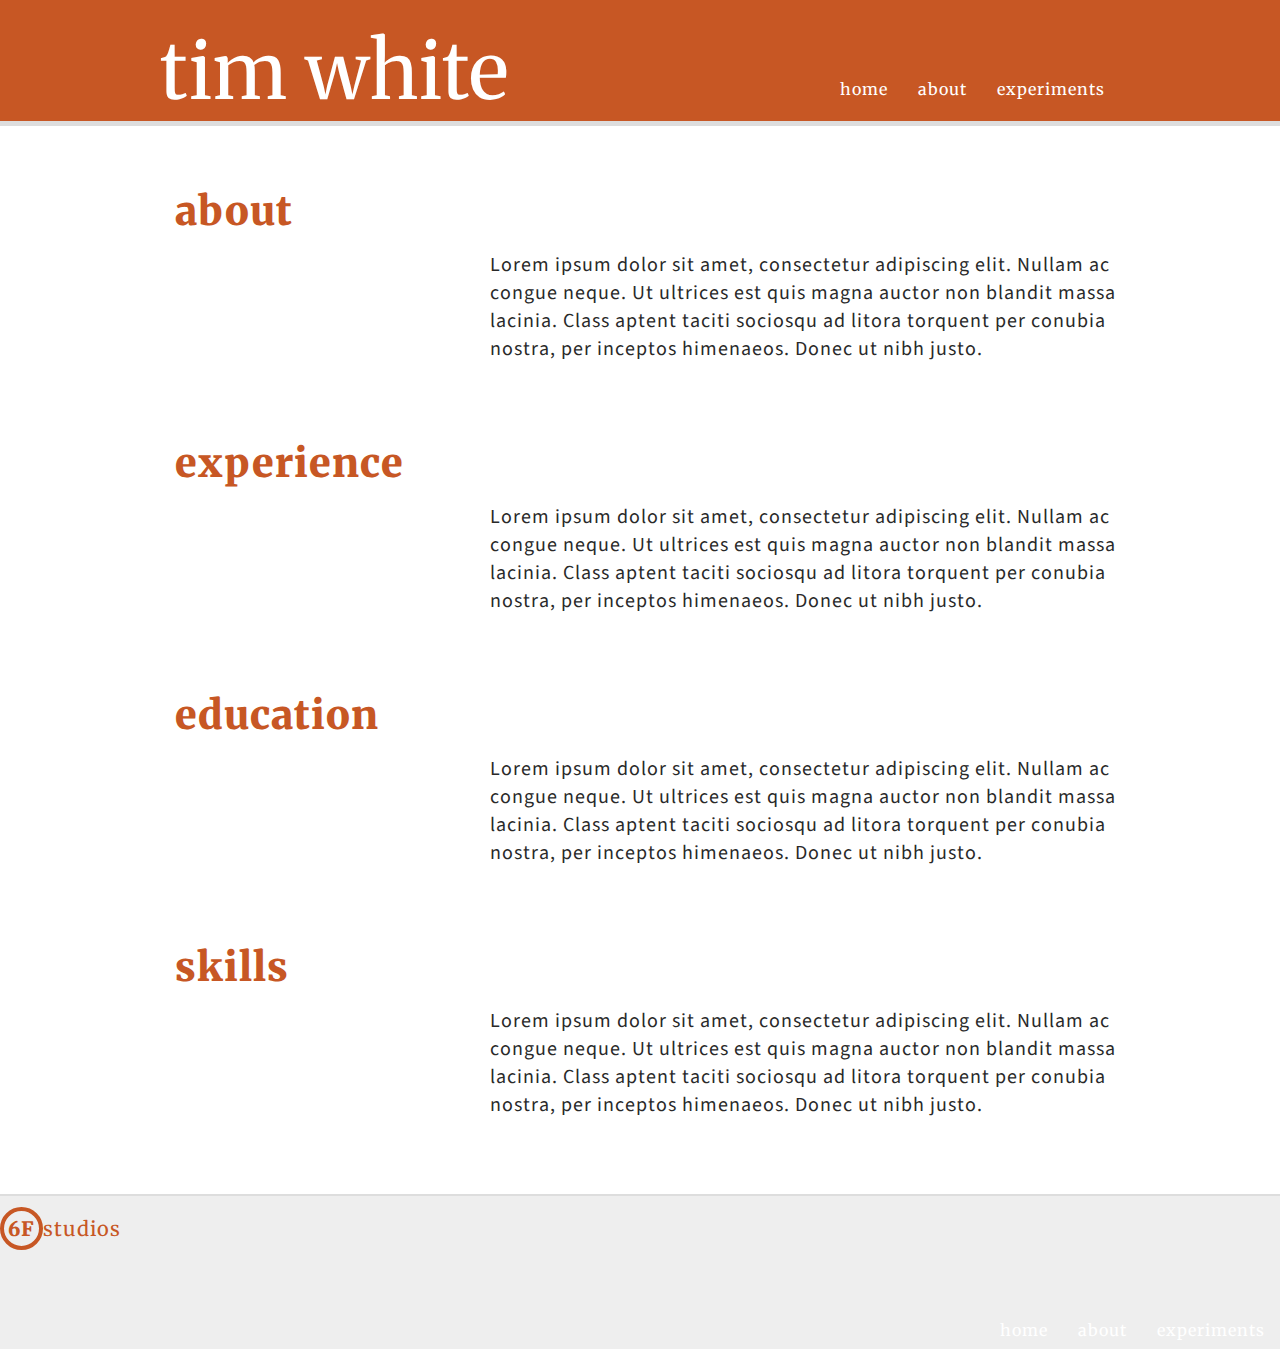
==== about.html @ 7b06df9a "tooltips and homepage" ====
<!doctype html>
<html>
<head>
	<link rel="stylesheet" type="text/css" href="style.css">
	<link href='http://fonts.googleapis.com/css?family=Source+Sans+Pro:400|Merriweather:400,700' rel='stylesheet' type='text/css'>
</head>
<body>
	<nav class="primary-nav clearfix">
		<div class="nav-wrapper clearfix">
			<h1 class="title-headline"><a href="index.html">tim white</a></h1>
			<ul class="nav-links pull-right">
				<li><a href="index.html">home</a></li>
				<li><a class="active" href="about.html">about</a></li>
				<li><a href="experiments.html">experiments</a></li>
			</ul>
		</div>
	</nav>
	<div class="grid-layout">
		<div class="col-1-2-3 clearfix">
			<div class="col-1">
				<h1>about</h1>
			</div>
			<div class="col-2-3">
				<p>Lorem ipsum dolor sit amet, consectetur adipiscing elit. Nullam ac congue neque. Ut ultrices est quis magna auctor non blandit massa lacinia. Class aptent taciti sociosqu ad litora torquent per conubia nostra, per inceptos himenaeos. Donec ut nibh justo.</p>
			</div>
		</div>
		<div class="col-1-2-3 clearfix">
			<div class="col-1">
				<h1>experience</h1>
			</div>
			<div class="col-2-3">
				<p>Lorem ipsum dolor sit amet, consectetur adipiscing elit. Nullam ac congue neque. Ut ultrices est quis magna auctor non blandit massa lacinia. Class aptent taciti sociosqu ad litora torquent per conubia nostra, per inceptos himenaeos. Donec ut nibh justo.</p>
			</div>
		</div>
		<div class="col-1-2-3 clearfix">
			<div class="col-1">
				<h1>education</h1>
			</div>
			<div class="col-2-3">
				<p>Lorem ipsum dolor sit amet, consectetur adipiscing elit. Nullam ac congue neque. Ut ultrices est quis magna auctor non blandit massa lacinia. Class aptent taciti sociosqu ad litora torquent per conubia nostra, per inceptos himenaeos. Donec ut nibh justo.</p>
			</div>
		</div>
		<div class="col-1-2-3 clearfix">
			<div class="col-1">
				<h1>skills</h1>
			</div>
			<div class="col-2-3">
				<p>Lorem ipsum dolor sit amet, consectetur adipiscing elit. Nullam ac congue neque. Ut ultrices est quis magna auctor non blandit massa lacinia. Class aptent taciti sociosqu ad litora torquent per conubia nostra, per inceptos himenaeos. Donec ut nibh justo.</p>
			</div>
		</div>
	</div>
	<footer class="primary-footer clearfix">
		<div class="studios-logo">
			<a href="http://www.6fstudios.com"><span class="six-f">6F</span>studios</a>
		</div>
		<ul class="nav-links pull-right">
			<li><a href="">home</a></li>
			<li><a href="">about</a></li>
			<li><a href="">experiments</a></li>
		</ul>
	</footer>
	<script>
  (function(i,s,o,g,r,a,m){i['GoogleAnalyticsObject']=r;i[r]=i[r]||function(){
  (i[r].q=i[r].q||[]).push(arguments)},i[r].l=1*new Date();a=s.createElement(o),
  m=s.getElementsByTagName(o)[0];a.async=1;a.src=g;m.parentNode.insertBefore(a,m)
  })(window,document,'script','//www.google-analytics.com/analytics.js','ga');

  ga('create', 'UA-11843667-11', 'github.io');
  ga('send', 'pageview');

</script>
</body>
</html>
---- style.css ----
/****************
***** RESET *****
****************/
body {
	font-family: 'Source Sans Pro', sans-serif;
	font-weight: 400;
	font-size:20px;
	color: #292929;
	letter-spacing: 1px;
	margin: 0;
}
h1 {
	font-family: 'Merriweather', serif;
	font-size: 40px;
	font-weight: 900;
	color: #C75724;
	padding: 0;
	margin: 0;
}
h2 {
	margin: 10px 0;
	padding: 0;
	font-size: 22px;
	font-family: 'Merriweather', serif;
	font-weight: 700;
}
h4 {
	margin: 0;
	font-size: 20px;
	font-family: 'Source Sans Pro', sans-serif;
	font-weight: bold;
}
p {
	padding: 0;
	margin: 15px 0;
}
a {
	color: #C75724;
	border-radius: 3px;
	text-decoration: none;
}
a:hover {
	background-color: #eee;
}
hr {
	border-top: none;
	border-right: none;
	border-left: none;
	border-bottom: 1px solid #ddd;
	margin: 20px 0;
}
code {
	border: 1px solid #ddd;
	background-color: #eee;
	padding: 2px;
	border-radius: 2px;
	font-size: smaller;
}

/****************
***** NAV *****
****************/
.primary-nav {
	width: 100%;
	background-color: #C75724;
	border-bottom: 5px solid #ddd
}
.nav-wrapper {
	max-width: 960px;
	margin: 0 auto;
	padding: 20px 0 0 0;
}
.nav-links {
	padding: 50px 0 0 0;
	margin: 0;
	vertical-align: bottom;
}
.nav-links li {
	float: left;
	list-style: none;
	vertical-align: bottom;
	padding: 0;
	margin: 5px;
}
.nav-links a {
	color: #fff;
	background: none;
	font-size: 16px;
	font-family: 'Merriweather', serif;
	padding: 5px 10px;
}
.nav-links a:hover {
	background-color: #292929;
}

/****************
***** GRID *****
****************/
.grid-layout {
	width: 100%;
	max-width: 960px;
	margin: 0 auto;
}
.col-1,.col-2,.col-3 {
	width: 30%;
	max-width: 290px;
	min-width: 200px;
	float: left;
	margin: 0 15px;
}
.col-1-2,.col-2-3 {
	width: 60%;
	max-width: 630px;
	width: 100%;
}
.col-1-2 {
	margin: 0 15px;
	float: left;
}
.col-2-3 {
	margin-left: 15px;
	float: right;
}
.col-1-2-3 {
	width: 100%;
	max-width: 960px;
	margin: 60px 0;
}
.home-intro .col-2-3 {
	padding: 30px 15px;
}
.home-intro .grid-layout {
	padding: 40px 0;
}

/****************
***** STYLES *****
****************/
.post-meta {
	border-top: 1px solid #ddd;
	border-bottom: 1px solid #ddd;
	padding: 5px 0;
	font-size: smaller;
}
.experiment {
	margin-bottom: 40px;
	padding-bottom: 30px;
	border-bottom: 2px solid #ddd;
}
.home-intro {
	background-color: #EBEEF2;
	font-size: 22px;
	/*border-bottom: 5px solid #ddd;*/
}
.title-headline, .title-headline a, .title-headline a:hover {
	font-size: 80px;
	font-weight: 400;
	display: block;
	color: #fff;
	float: left;
	background: none;
}
.profile-photo {
	background-image: url("tim.JPG");
	border-radius: 200px;
	border: 5px solid #ddd;
	width: 240px;
	height: 240px;
	margin-top: 10px;
}
.six-f {
	border: 4px solid #C75724;
	border-radius: 100px;
	color: #C75724;
	padding: 5px 4px;
	font-size: 20px;
	font-weight: 900;
}
.studios-logo {
	font-family: 'Merriweather', serif;
	color: #C75724;
	margin: 20px 0;
}
.studios-logo a {
	color: #C75724;
	font-weight: normal;
	font-size: 20px;
}
.studios-logo a:hover {
	background: none;
}

/****************
***** LINKS & BUTTONS *****
****************/
.read-more {
	text-transform: uppercase;
	font-size: 20px;
	color: #c75724;
	background-color: #ddd;
	padding: 0 3px;
	border: 1px solid #ccc;
}
.read-more:after {
	content: '\00a0\2192'
}
.read-more:hover {
	color: #eee;
	background-color: #292929;
	border: none;
}
button, .button {
	font-size: 20px;
	background: #c75724;
	background-image: linear-gradient(to bottom, #c75724 0%,#BF4E1B 100%);
	color: #fff;
	text-shadow: 1px 0px 1px #444;
	letter-spacing: normal;
	padding: 10px 20px;
	border: 1px solid;
	border-radius: 4px;
	border-color: #DE612C #DE612C #BF3900 #DE612C;
	text-transform: uppercase;
}
button:hover, .button:hover {
	background-image: none;
	cursor: pointer;
	border-color: #BF3900;
}
button:active, .button:active {
	box-shadow: inset 0px 3px 5px #BF3900;
	text-shadow: none;
}
.button-secondary {
	background: #292929;
	background-image: linear-gradient(to bottom, #383838 0%,#292929 100%);
	border-color: #383838 #383838 #000 #383838;
}
.button-secondary:hover {
	background-image: none;
	background: #292929;
	cursor: pointer;
	border-color: #000;
}
.button-secondary:active {
	box-shadow: inset 0px 3px 5px #000;
	text-shadow: none;
}

/****************
***** ALERTS *****
****************/
.alert {
	padding: 20px 30px;
	margin: 15px 0;
	width: 100%;
	background-color: #D6D9FF;
	color: #093161;
	border-radius: 5px;
	border: 1px solid #ddd;
	font-size: 16px;
	text-shadow: 1px 1px 1px #eee;
}
.alert-small {
	padding: 10px 30px;
	margin: 15px 0;
	font-size: 16px;
}
.alert-success {
	background-color: #C7FFCC;
	color: #00661A;
	border: 1px solid #94EB95;
}
.alert-warning {
	background-color: #FFEEBF;
	color: #FF7300;
	border: 1px solid #FFC573;
}
.alert-error {
	background-color: #FFCCCC;
	color: #FF0400;
	border: 1px solid #FF9E9E;
}
.alert-icon {
	float: left;
	background-color: green;
	height: 100%;
	width: 20px;
}
.alert-small .alert-icon {
	margin: -50px 0 0 -30px;
}
.close {
	float: right;
	font-size: 20px;
	font-weight: bold;
	line-height: 20px;
	color: #000000;
	text-shadow: 0 1px 0 #ffffff;
	opacity: 0.2;
}
button.close {
	padding: 0;
	cursor: pointer;
	background: transparent;
	border: 0;
	-webkit-appearance: none;
}
.alert .close {
	position: relative;
	top: -2px;
	right: -21px;
	line-height: 20px;
}

/****************
***** TOOLTIPS *****
****************/
.tooltip {
	position: relative;
}
.tooltip span {
  	display:none;
  	position:absolute;
  	width: auto;
	z-index: 1;
	left: 0;
	top: -35px;
	padding: 5px 10px;
	margin: 0;
	font-size: 13px;
	border-radius: 3px;
	box-shadow:2px 2px 10px gray;
	background-color: #292929;
	color: #fff;
	max-width: 300px;
	text-transform: lowercase;
	white-space: nowrap;
}
.tooltip span:after {
	position: absolute;
	bottom: -6px;
	left: 20px;
    content: '';
    border-top: solid 9px #292929;
    border-left: solid 10px transparent;
    border-right: solid 10px transparent;

}
.tooltip:hover span{
	display: block;
	padding: 5px 10px;
}

/****************
***** FOOTER *****
****************/
.primary-footer {
	background-color: #eee;
	border-top: 2px solid #ddd;
}

/****************
***** HELPER *****
****************/
.hidden {
	display: none;
}
.pull-left {
	float: left;
}
.pull-right {
	float: right;
}
.inverse {
	color: #fff;
}
.clearfix:before,
.clearfix:after {
  content: "";
  display: table;
}
.clearfix:after {
  clear: both;
}
.clearfix {
  *zoom: 1;
}

/* COLORS **********************

dark: #2B2D36;
orangeish: #C75724;
blue: #179EFF;
bk-blue: #093161;
green: #6AF01D;

*/
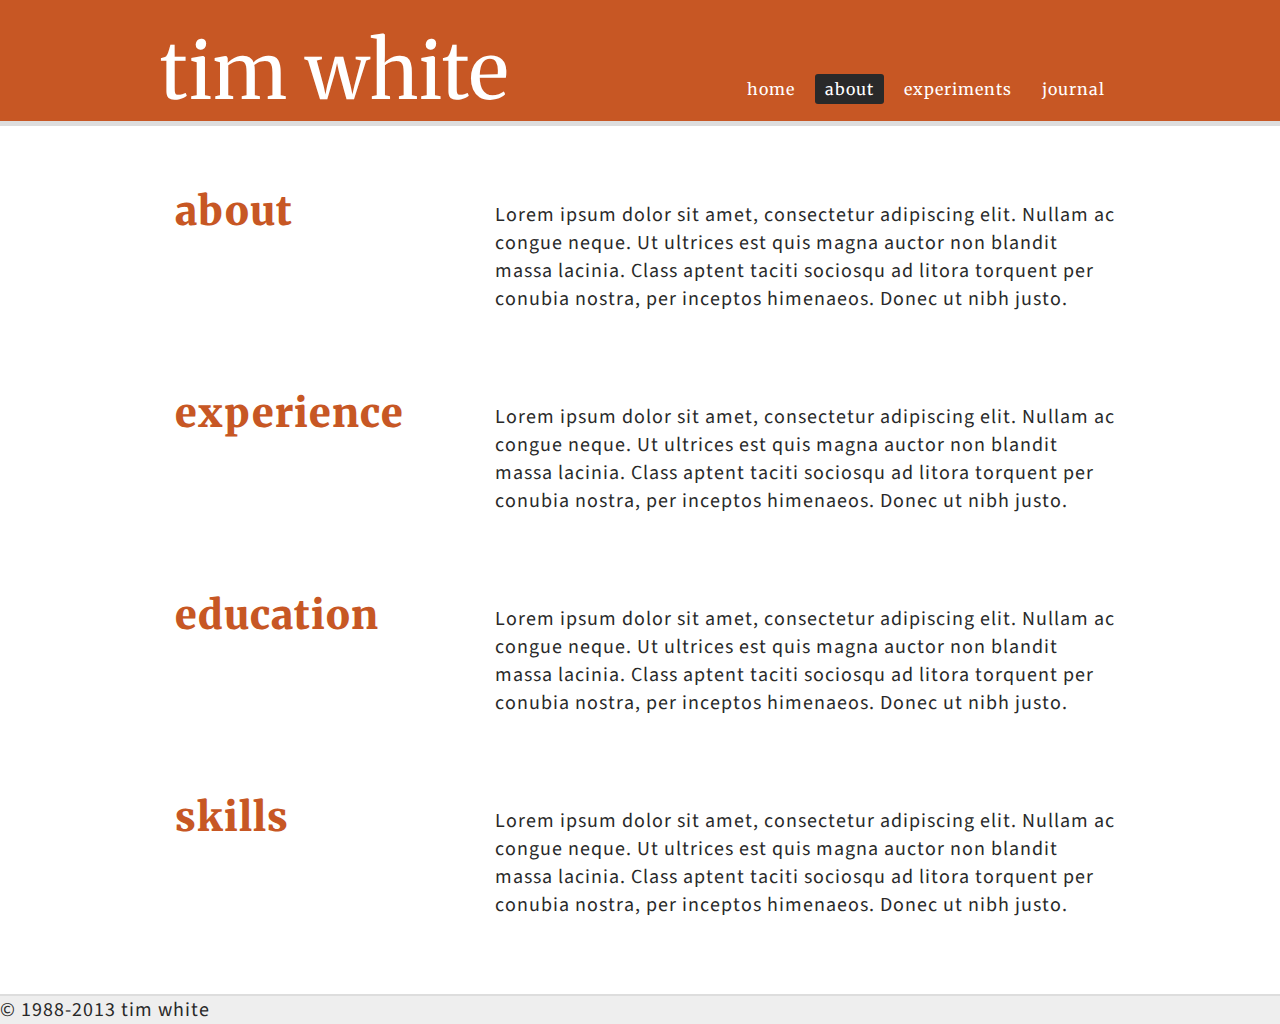
==== commit acfd960c: "tooltips and homepage" ====
--- a/about.html
+++ b/about.html
@@ -1,7 +1,7 @@
 <!doctype html>
 <html>
 <head>
-	<link rel="stylesheet" type="text/css" href="style.css">
+	<link rel="stylesheet" type="text/css" href="stylesheets/style.css">
 	<link href='http://fonts.googleapis.com/css?family=Source+Sans+Pro:400|Merriweather:400,700' rel='stylesheet' type='text/css'>
 </head>
 <body>
@@ -12,6 +12,7 @@
 				<li><a href="index.html">home</a></li>
 				<li><a class="active" href="about.html">about</a></li>
 				<li><a href="experiments.html">experiments</a></li>
+				<li><a href="journal.html">journal</a></li>
 			</ul>
 		</div>
 	</nav>
@@ -50,14 +51,7 @@
 		</div>
 	</div>
 	<footer class="primary-footer clearfix">
-		<div class="studios-logo">
-			<a href="http://www.6fstudios.com"><span class="six-f">6F</span>studios</a>
-		</div>
-		<ul class="nav-links pull-right">
-			<li><a href="">home</a></li>
-			<li><a href="">about</a></li>
-			<li><a href="">experiments</a></li>
-		</ul>
+		&copy; 1988-2013 tim white
 	</footer>
 	<script>
   (function(i,s,o,g,r,a,m){i['GoogleAnalyticsObject']=r;i[r]=i[r]||function(){
--- a/stylesheets/style.css
+++ b/stylesheets/style.css
@@ -0,0 +1,429 @@
+/****************
+***** RESET *****
+****************/
+body {
+	font-family: 'Source Sans Pro', sans-serif;
+	font-weight: 400;
+	font-size:20px;
+	color: #292929;
+	letter-spacing: 1px;
+	margin: 0;
+}
+h1 {
+	font-family: 'Merriweather', serif;
+	font-size: 40px;
+	font-weight: 900;
+	color: #C75724;
+	padding: 0;
+	margin: 0;
+}
+h2 {
+	margin: 10px 0;
+	padding: 0;
+	font-size: 22px;
+	font-family: 'Merriweather', serif;
+	font-weight: 700;
+}
+h4 {
+	margin: 0;
+	font-size: 20px;
+	font-family: 'Source Sans Pro', sans-serif;
+	font-weight: bold;
+}
+p {
+	padding: 0;
+	margin: 15px 0;
+}
+a {
+	color: #C75724;
+	border-radius: 3px;
+	text-decoration: none;
+}
+a:hover {
+	background-color: #eee;
+}
+hr {
+	border-top: none;
+	border-right: none;
+	border-left: none;
+	border-bottom: 1px solid #ddd;
+	margin: 20px 0;
+}
+code {
+	border: 1px solid #ddd;
+	background-color: #eee;
+	padding: 2px;
+	border-radius: 2px;
+	font-size: smaller;
+}
+
+/****************
+***** NAV *****
+****************/
+.primary-nav {
+	width: 100%;
+	background-color: #C75724;
+	border-bottom: 5px solid #ddd
+}
+.nav-wrapper {
+	max-width: 960px;
+	margin: 0 auto;
+	padding: 20px 0 0 0;
+}
+.nav-links {
+	padding: 50px 0 0 0;
+	margin: 0;
+	vertical-align: bottom;
+}
+.nav-links li {
+	float: left;
+	list-style: none;
+	vertical-align: bottom;
+	padding: 0;
+	margin: 5px;
+}
+.nav-links a {
+	color: #fff;
+	background: none;
+	font-size: 16px;
+	font-family: 'Merriweather', serif;
+	padding: 5px 10px;
+}
+.nav-links a:hover,
+.nav-links a.active {
+	background-color: #292929;
+}
+
+/****************
+***** GRID *****
+****************/
+.grid-layout {
+	width: 100%;
+	max-width: 960px;
+	width: 100%;
+	margin: 0 auto;
+}
+.col-1,.col-2,.col-3 {
+	width: 30%;
+	max-width: 290px;
+	width: 30.208333333%;
+	min-width: 200px;
+	float: left;
+	margin: 0 1.5625%;
+}
+.col-1-2,.col-2-3 {
+	max-width: 625px;
+	width: 65.104166666%;
+}
+.col-1-2 {
+	margin-right: 1.5625%;
+	float: left;
+}
+.col-2-3 {
+	margin-left: 1.5625%;
+	float: left;
+}
+.col-1-2-3 {
+	width: 100%;
+	max-width: 960px;
+	width: 100%;
+	margin: 60px 0;
+}
+.home-intro .col-2-3 {
+	padding: 30px 1.5625%;
+}
+.home-intro .grid-layout {
+	padding: 40px 0;
+}
+
+/****************
+***** STYLES *****
+****************/
+.post-meta {
+	border-top: 1px solid #ddd;
+	border-bottom: 1px solid #ddd;
+	padding: 5px 0;
+	font-size: smaller;
+}
+.experiment {
+	margin-bottom: 40px;
+	padding-bottom: 30px;
+	border-bottom: 2px solid #ddd;
+}
+.home-intro {
+	background-color: #EBEEF2;
+	font-size: 22px;
+	/*border-bottom: 5px solid #ddd;*/
+}
+.title-headline, .title-headline a, .title-headline a:hover {
+	font-size: 80px;
+	font-weight: 400;
+	display: block;
+	color: #fff;
+	float: left;
+	background: none;
+}
+.title-headline a:hover {
+	background: none;
+}
+.profile-photo {
+	background-image: url("../tim.JPG");
+	border-radius: 200px;
+	border: 5px solid #ddd;
+	width: 240px;
+	height: 240px;
+	margin-top: 10px;
+}
+.six-f {
+	border: 4px solid #C75724;
+	border-radius: 100px;
+	color: #C75724;
+	padding: 5px 4px;
+	font-size: 20px;
+	font-weight: 900;
+}
+.studios-logo {
+	font-family: 'Merriweather', serif;
+	color: #C75724;
+	margin: 20px 0;
+}
+.studios-logo a {
+	color: #C75724;
+	font-weight: normal;
+	font-size: 20px;
+}
+.studios-logo a:hover {
+	background: none;
+}
+
+/****************
+***** LINKS & BUTTONS *****
+****************/
+.read-more {
+	text-transform: uppercase;
+	font-size: 20px;
+	color: #c75724;
+	background-color: #ddd;
+	padding: 0 3px;
+	border: 1px solid #ccc;
+}
+.read-more:after {
+	content: '\00a0\2192'
+}
+.read-more:hover {
+	color: #eee;
+	background-color: #292929;
+	border: none;
+}
+button, .button {
+	font-size: 20px;
+	background: #c75724;
+	background-image: linear-gradient(to bottom, #c75724 0%,#BF4E1B 100%);
+	color: #fff;
+	text-shadow: 1px 0px 1px #444;
+	letter-spacing: normal;
+	padding: 10px 20px;
+	border: 1px solid;
+	border-radius: 4px;
+	border-color: #DE612C #DE612C #BF3900 #DE612C;
+	text-transform: uppercase;
+}
+button:hover, .button:hover {
+	background-image: none;
+	cursor: pointer;
+	border-color: #BF3900;
+}
+button:active, .button:active {
+	box-shadow: inset 0px 3px 5px #BF3900;
+	text-shadow: none;
+}
+.button-secondary {
+	background: #292929;
+	background-image: linear-gradient(to bottom, #383838 0%,#292929 100%);
+	border-color: #383838 #383838 #000 #383838;
+}
+.button-secondary:hover {
+	background-image: none;
+	background: #292929;
+	cursor: pointer;
+	border-color: #000;
+}
+.button-secondary:active {
+	box-shadow: inset 0px 3px 5px #000;
+	text-shadow: none;
+}
+
+/****************
+***** ALERTS *****
+****************/
+.alert {
+	padding: 20px 30px;
+	margin: 15px 0;
+	width: 100%;
+	background-color: #D6D9FF;
+	color: #093161;
+	border-radius: 5px;
+	border: 1px solid #ddd;
+	font-size: 16px;
+	text-shadow: 1px 1px 1px #eee;
+}
+.alert-small {
+	padding: 10px 30px;
+	margin: 15px 0;
+	font-size: 16px;
+}
+.alert-success {
+	background-color: #C7FFCC;
+	color: #00661A;
+	border: 1px solid #94EB95;
+}
+.alert-warning {
+	background-color: #FFEEBF;
+	color: #FF7300;
+	border: 1px solid #FFC573;
+}
+.alert-error {
+	background-color: #FFCCCC;
+	color: #FF0400;
+	border: 1px solid #FF9E9E;
+}
+.alert-icon {
+	float: left;
+	background-color: green;
+	height: 100%;
+	width: 20px;
+}
+.alert-small .alert-icon {
+	margin: -50px 0 0 -30px;
+}
+.close {
+	float: right;
+	font-size: 20px;
+	font-weight: bold;
+	line-height: 20px;
+	color: #000000;
+	text-shadow: 0 1px 0 #ffffff;
+	opacity: 0.2;
+}
+button.close {
+	padding: 0;
+	cursor: pointer;
+	background: transparent;
+	border: 0;
+	-webkit-appearance: none;
+}
+.alert .close {
+	position: relative;
+	top: -2px;
+	right: -21px;
+	line-height: 20px;
+}
+
+/****************
+***** TOOLTIPS *****
+****************/
+.tooltip {
+	position: relative;
+}
+.tooltip span {
+  	display:none;
+  	position:absolute;
+  	width: auto;
+	z-index: 1;
+	left: 0;
+	top: -35px;
+	padding: 5px 10px;
+	margin: 0;
+	font-size: 13px;
+	border-radius: 3px;
+	box-shadow:2px 2px 10px gray;
+	background-color: #292929;
+	color: #fff;
+	text-transform: lowercase;
+	white-space: nowrap;
+}
+.tooltip span:after {
+	position: absolute;
+	bottom: -6px;
+	left: 20px;
+    content: '';
+    border-top: solid 9px #292929;
+    border-left: solid 10px transparent;
+    border-right: solid 10px transparent;
+
+}
+.tooltip:hover span{
+	display: block;
+	padding: 5px 10px;
+}
+
+/****************
+***** JOURNAL ARTICLES *****
+****************/
+article {
+	border-right: 2px solid #ddd;
+	margin: 60px 0 0 0;
+	padding: 0 15px 15px 0;
+	position: relative;
+}
+article p:first-of-type {
+	text-indent: 0;
+	font-style: italic;
+}
+article p {
+	text-indent: 1em;
+}
+article date {
+	display: inline-block;
+	padding: 10px;
+	background-color: #ddd;
+	color: #fff;
+	border-radius: 0 5px 5px 0;
+	position: absolute;
+	top: 0;
+	right: -91px;
+}
+
+/****************
+***** FOOTER *****
+****************/
+.primary-footer {
+	background-color: #eee;
+	border-top: 2px solid #ddd;
+}
+
+/****************
+***** HELPER *****
+****************/
+.hidden {
+	display: none;
+}
+.pull-left {
+	float: left;
+}
+.pull-right {
+	float: right;
+}
+.inverse {
+	color: #fff;
+}
+.clearfix:before,
+.clearfix:after {
+  content: "";
+  display: table;
+}
+.clearfix:after {
+  clear: both;
+}
+.clearfix {
+  *zoom: 1;
+}
+/* COLORS **********************
+
+dark: #2B2D36;
+orangeish: #C75724;
+blue: #179EFF;
+bk-blue: #093161;
+green: #6AF01D;
+
+*/
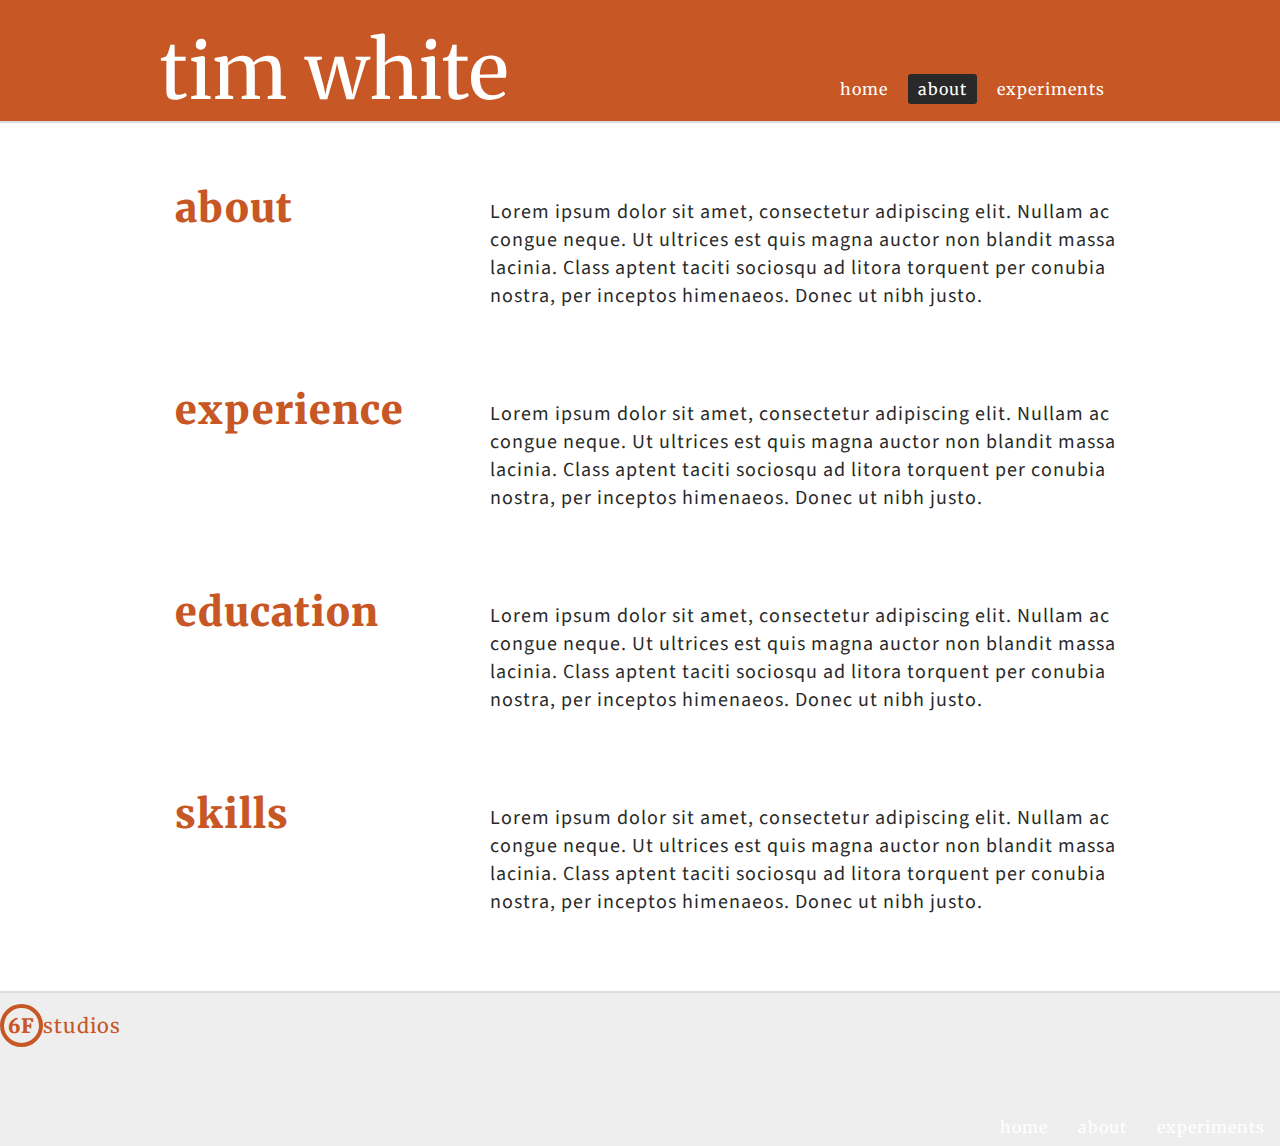
==== commit 316b8f1e: "added active class for primary nav links" ====
--- a/about.html
+++ b/about.html
@@ -1,21 +1,23 @@
 <!doctype html>
 <html>
 <head>
-	<link rel="stylesheet" type="text/css" href="stylesheets/style.css">
+	<link rel="stylesheet" type="text/css" href="style.css">
 	<link href='http://fonts.googleapis.com/css?family=Source+Sans+Pro:400|Merriweather:400,700' rel='stylesheet' type='text/css'>
 </head>
 <body>
 	<nav class="primary-nav clearfix">
 		<div class="nav-wrapper clearfix">
-			<h1 class="title-headline"><a href="index.html">tim white</a></h1>
+			<h1 class="title-headline">tim white</h1>
 			<ul class="nav-links pull-right">
 				<li><a href="index.html">home</a></li>
 				<li><a class="active" href="about.html">about</a></li>
 				<li><a href="experiments.html">experiments</a></li>
-				<li><a href="journal.html">journal</a></li>
 			</ul>
 		</div>
 	</nav>
+	<div class="home-intro">
+		
+	</div>
 	<div class="grid-layout">
 		<div class="col-1-2-3 clearfix">
 			<div class="col-1">
@@ -51,7 +53,14 @@
 		</div>
 	</div>
 	<footer class="primary-footer clearfix">
-		&copy; 1988-2013 tim white
+		<div class="studios-logo">
+			<a href="http://www.6fstudios.com"><span class="six-f">6F</span>studios</a>
+		</div>
+		<ul class="nav-links pull-right">
+			<li><a href="">home</a></li>
+			<li><a href="">about</a></li>
+			<li><a href="">experiments</a></li>
+		</ul>
 	</footer>
 	<script>
   (function(i,s,o,g,r,a,m){i['GoogleAnalyticsObject']=r;i[r]=i[r]||function(){
--- a/style.css
+++ b/style.css
@@ -0,0 +1,375 @@
+/****************
+***** RESET *****
+****************/
+body {
+	font-family: 'Source Sans Pro', sans-serif;
+	font-weight: 400;
+	font-size:20px;
+	color: #292929;
+	letter-spacing: 1px;
+	margin: 0;
+}
+h1 {
+	font-family: 'Merriweather', serif;
+	font-size: 40px;
+	font-weight: 900;
+	color: #C75724;
+	padding: 0;
+	margin: 0;
+}
+h2 {
+	margin: 10px 0;
+	padding: 0;
+	font-size: 22px;
+	font-family: 'Merriweather', serif;
+	font-weight: 700;
+}
+h4 {
+	margin: 0;
+	font-size: 20px;
+	font-family: 'Source Sans Pro', sans-serif;
+	font-weight: bold;
+}
+p {
+	padding: 0;
+	margin: 15px 0;
+}
+a {
+	color: #C75724;
+	border-radius: 3px;
+	text-decoration: none;
+}
+a:hover {
+	background-color: #eee;
+}
+hr {
+	border-top: none;
+	border-right: none;
+	border-left: none;
+	border-bottom: 1px solid #ddd;
+	margin: 20px 0;
+}
+
+/****************
+***** NAV *****
+****************/
+.primary-nav {
+	width: 100%;
+	background-color: #C75724;
+}
+.nav-wrapper {
+	max-width: 960px;
+	margin: 0 auto;
+	padding: 20px 0 0 0;
+}
+.nav-links {
+	padding: 50px 0 0 0;
+	margin: 0;
+	vertical-align: bottom;
+}
+.nav-links li {
+	float: left;
+	list-style: none;
+	vertical-align: bottom;
+	padding: 0;
+	margin: 5px;
+}
+.nav-links a {
+	color: #fff;
+	background: none;
+	font-size: 16px;
+	font-family: 'Merriweather', serif;
+	padding: 5px 10px;
+}
+.nav-links a:hover,
+.nav-links a.active {
+	background-color: #292929;
+}
+
+/****************
+***** GRID *****
+****************/
+.grid-layout {
+	max-width: 960px;
+	margin: 0 auto;
+}
+.col-1,.col-2,.col-3 {
+	max-width: 290px;
+	float: left;
+	margin: 0 15px;
+}
+.col-1-2,.col-2-3 {
+	max-width: 630px;
+	width: 100%;
+}
+.col-1-2 {
+	margin: 0 15px;
+	float: left;
+}
+.col-2-3 {
+	margin-left: 15px;
+	float: right;
+}
+.col-1-2-3 {
+	max-width: 960px;
+	margin: 60px 0;
+}
+.home-intro .col-2-3 {
+	padding: 30px 15px;
+}
+.home-intro .grid-layout {
+	padding: 40px 0;
+}
+
+/****************
+***** STYLES *****
+****************/
+.experiment {
+	margin-bottom: 40px;
+	padding-bottom: 30px;
+	border-bottom: 2px solid #ddd;
+}
+.home-intro {
+	background-color: #EBEEF2;
+	font-size: 22px;
+	border-bottom: 2px solid #ddd;
+}
+.title-headline {
+	font-size: 80px;
+	font-weight: 400;
+	display: block;
+	color: #fff;
+	float: left;
+}
+.profile-photo {
+	background-image: url("tim.JPG");
+	border-radius: 200px;
+	border: 5px solid #ddd;
+	width: 240px;
+	height: 240px;
+	margin-top: 10px;
+}
+.six-f {
+	border: 4px solid #C75724;
+	border-radius: 100px;
+	color: #C75724;
+	padding: 5px 4px;
+	font-size: 20px;
+	font-weight: 900;
+}
+.studios-logo {
+	font-family: 'Merriweather', serif;
+	color: #C75724;
+	margin: 20px 0;
+}
+.studios-logo a {
+	color: #C75724;
+	font-weight: normal;
+	font-size: 20px;
+}
+.studios-logo a:hover {
+	background: none;
+}
+
+/****************
+***** LINKS & BUTTONS *****
+****************/
+.read-more {
+	text-transform: uppercase;
+	font-size: 20px;
+	color: #c75724;
+	background-color: #ddd;
+	padding: 0 3px;
+	border: 1px solid #ccc;
+}
+.read-more:after {
+	content: '\00a0\2192'
+}
+.read-more:hover {
+	color: #eee;
+	background-color: #292929;
+	border: none;
+}
+button, .button {
+	font-size: 20px;
+	background: #c75724;
+	background-image: linear-gradient(to bottom, #c75724 0%,#BF4E1B 100%);
+	color: #fff;
+	text-shadow: 1px 0px 1px #444;
+	letter-spacing: normal;
+	padding: 10px 20px;
+	border: 1px solid;
+	border-radius: 4px;
+	border-color: #DE612C #DE612C #BF3900 #DE612C;
+	text-transform: uppercase;
+}
+button:hover, .button:hover {
+	background-image: none;
+	cursor: pointer;
+	border-color: #BF3900;
+}
+button:active, .button:active {
+	box-shadow: inset 0px 3px 5px #BF3900;
+	text-shadow: none;
+}
+.button-secondary {
+	background: #292929;
+	background-image: linear-gradient(to bottom, #383838 0%,#292929 100%);
+	border-color: #383838 #383838 #000 #383838;
+}
+.button-secondary:hover {
+	background-image: none;
+	background: #292929;
+	cursor: pointer;
+	border-color: #000;
+}
+.button-secondary:active {
+	box-shadow: inset 0px 3px 5px #000;
+	text-shadow: none;
+}
+
+/****************
+***** ALERTS *****
+****************/
+.alert {
+	padding: 20px 30px;
+	margin: 15px 0;
+	width: 100%;
+	background-color: #D6D9FF;
+	color: #093161;
+	border-radius: 5px;
+	border: 1px solid #ddd;
+	font-size: 16px;
+	text-shadow: 1px 1px 1px #eee;
+}
+.alert-small {
+	padding: 10px 30px;
+	margin: 15px 0;
+	font-size: 16px;
+}
+.alert-success {
+	background-color: #C7FFCC;
+	color: #00661A;
+	border: 1px solid #94EB95;
+}
+.alert-warning {
+	background-color: #FFEEBF;
+	color: #FF7300;
+	border: 1px solid #FFC573;
+}
+.alert-error {
+	background-color: #FFCCCC;
+	color: #FF0400;
+	border: 1px solid #FF9E9E;
+}
+.alert-icon {
+	float: left;
+	background-color: green;
+	height: 100%;
+	width: 20px;
+}
+.alert-small .alert-icon {
+	margin: -50px 0 0 -30px;
+}
+.close {
+	float: right;
+	font-size: 20px;
+	font-weight: bold;
+	line-height: 20px;
+	color: #000000;
+	text-shadow: 0 1px 0 #ffffff;
+	opacity: 0.2;
+}
+button.close {
+	padding: 0;
+	cursor: pointer;
+	background: transparent;
+	border: 0;
+	-webkit-appearance: none;
+}
+.alert .close {
+	position: relative;
+	top: -2px;
+	right: -21px;
+	line-height: 20px;
+}
+
+/****************
+***** TOOLTIPS *****
+****************/
+.tooltip {
+	position: relative;
+}
+.tooltip span {
+  	display:none;
+  	position:absolute;
+	z-index: 1;
+	left: 0;
+	top: 0;
+	padding: 5px 10px;
+	font-size: 13px;
+	border-radius: 3px;
+	box-shadow:2px 2px 10px gray;
+	background-color: #292929;
+	color: #fff;
+	max-width: 300px;
+	text-transform: lowercase;
+}
+.tooltip span:after {
+	position: absolute;
+	bottom: -6px;
+	left: 20px;
+    content: '';
+    border-top: solid 9px #292929;
+    border-left: solid 10px transparent;
+    border-right: solid 10px transparent;
+
+}
+.tooltip:hover span{
+	display: block;
+}
+
+/****************
+***** FOOTER *****
+****************/
+.primary-footer {
+	background-color: #eee;
+	border-top: 2px solid #ddd;
+}
+
+/****************
+***** HELPER *****
+****************/
+.hidden {
+	display: none;
+}
+.pull-left {
+	float: left;
+}
+.pull-right {
+	float: right;
+}
+.inverse {
+	color: #fff;
+}
+.clearfix:before,
+.clearfix:after {
+  content: "";
+  display: table;
+}
+.clearfix:after {
+  clear: both;
+}
+.clearfix {
+  *zoom: 1;
+}
+
+/* COLORS **********************
+
+dark: #2B2D36;
+orangeish: #C75724;
+blue: #179EFF;
+bk-blue: #093161;
+green: #6AF01D;
+
+*/
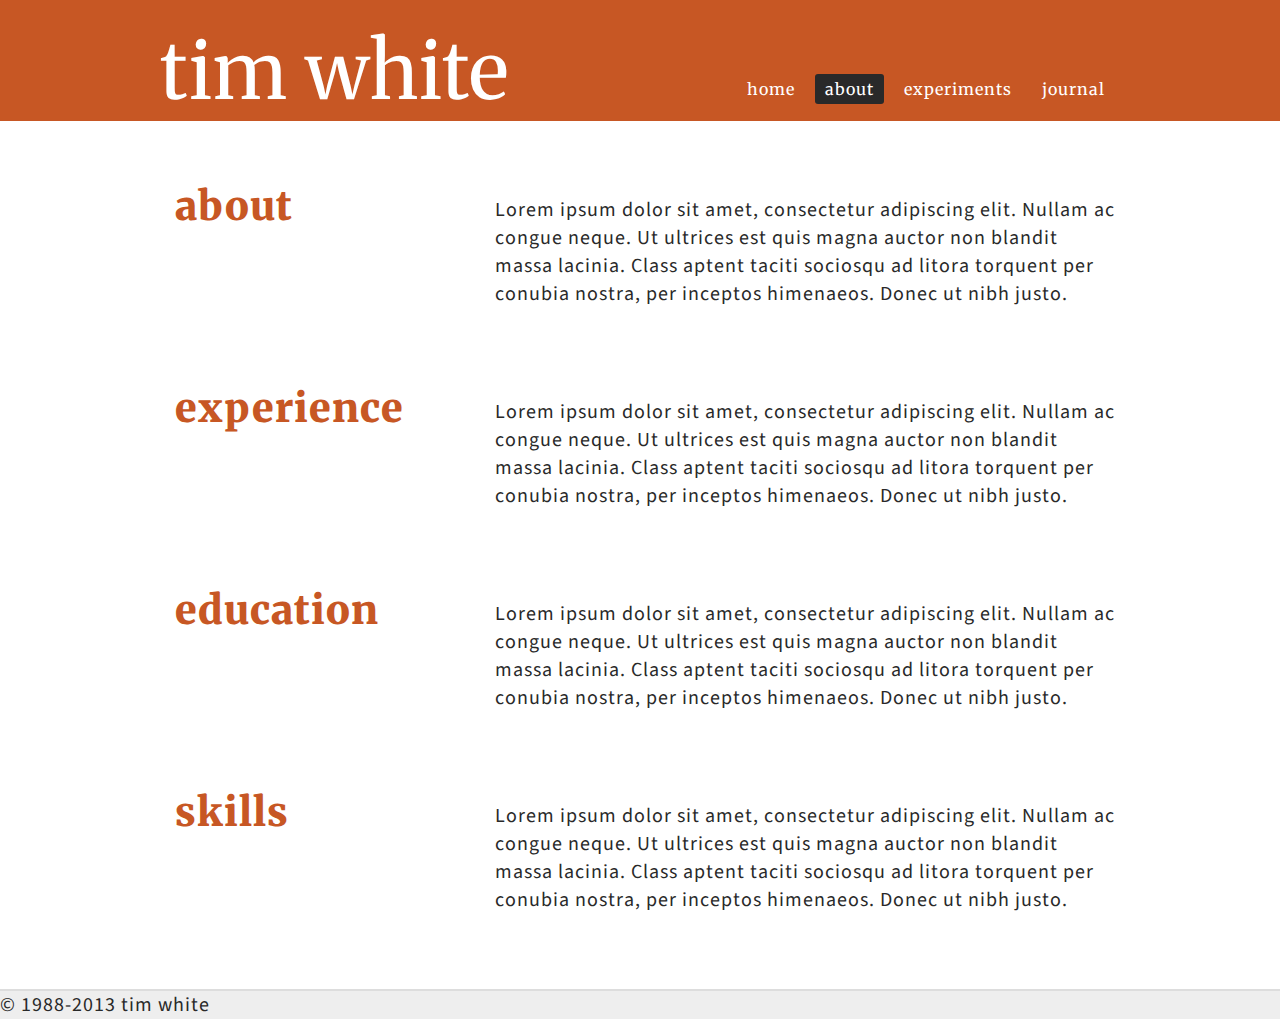
==== commit fce30aa8: "added journal page" ====
--- a/about.html
+++ b/about.html
@@ -1,23 +1,22 @@
 <!doctype html>
 <html>
 <head>
-	<link rel="stylesheet" type="text/css" href="style.css">
+	<link rel="stylesheet" type="text/css" href="stylesheets/style.css">
 	<link href='http://fonts.googleapis.com/css?family=Source+Sans+Pro:400|Merriweather:400,700' rel='stylesheet' type='text/css'>
 </head>
 <body>
 	<nav class="primary-nav clearfix">
 		<div class="nav-wrapper clearfix">
-			<h1 class="title-headline">tim white</h1>
+			<h1 class="title-headline"><a href="index.html">tim white</a></h1>
 			<ul class="nav-links pull-right">
 				<li><a href="index.html">home</a></li>
 				<li><a class="active" href="about.html">about</a></li>
 				<li><a href="experiments.html">experiments</a></li>
+				<li><a href="journal.html">journal</a></li>
 			</ul>
 		</div>
 	</nav>
-	<div class="home-intro">
-		
-	</div>
+
 	<div class="grid-layout">
 		<div class="col-1-2-3 clearfix">
 			<div class="col-1">
@@ -53,14 +52,7 @@
 		</div>
 	</div>
 	<footer class="primary-footer clearfix">
-		<div class="studios-logo">
-			<a href="http://www.6fstudios.com"><span class="six-f">6F</span>studios</a>
-		</div>
-		<ul class="nav-links pull-right">
-			<li><a href="">home</a></li>
-			<li><a href="">about</a></li>
-			<li><a href="">experiments</a></li>
-		</ul>
+		&copy; 1988-2013 tim white
 	</footer>
 	<script>
   (function(i,s,o,g,r,a,m){i['GoogleAnalyticsObject']=r;i[r]=i[r]||function(){
--- a/stylesheets/style.css
+++ b/stylesheets/style.css
@@ -0,0 +1,423 @@
+/****************
+***** RESET *****
+****************/
+body {
+	font-family: 'Source Sans Pro', sans-serif;
+	font-weight: 400;
+	font-size:20px;
+	color: #292929;
+	letter-spacing: 1px;
+	margin: 0;
+}
+h1 {
+	font-family: 'Merriweather', serif;
+	font-size: 40px;
+	font-weight: 900;
+	color: #C75724;
+	padding: 0;
+	margin: 0;
+}
+h2 {
+	margin: 10px 0;
+	padding: 0;
+	font-size: 22px;
+	font-family: 'Merriweather', serif;
+	font-weight: 700;
+}
+h4 {
+	margin: 0;
+	font-size: 20px;
+	font-family: 'Source Sans Pro', sans-serif;
+	font-weight: bold;
+}
+p {
+	padding: 0;
+	margin: 15px 0;
+}
+a {
+	color: #C75724;
+	border-radius: 3px;
+	text-decoration: none;
+}
+a:hover {
+	background-color: #eee;
+}
+hr {
+	border-top: none;
+	border-right: none;
+	border-left: none;
+	border-bottom: 1px solid #ddd;
+	margin: 20px 0;
+}
+code {
+	border: 1px solid #ddd;
+	background-color: #eee;
+	padding: 2px;
+	border-radius: 2px;
+	font-size: smaller;
+}
+
+/****************
+***** NAV *****
+****************/
+.primary-nav {
+	width: 100%;
+	background-color: #C75724;
+}
+.nav-wrapper {
+	max-width: 960px;
+	margin: 0 auto;
+	padding: 20px 0 0 0;
+}
+.nav-links {
+	padding: 50px 0 0 0;
+	margin: 0;
+	vertical-align: bottom;
+}
+.nav-links li {
+	float: left;
+	list-style: none;
+	vertical-align: bottom;
+	padding: 0;
+	margin: 5px;
+}
+.nav-links a {
+	color: #fff;
+	background: none;
+	font-size: 16px;
+	font-family: 'Merriweather', serif;
+	padding: 5px 10px;
+}
+.nav-links a:hover,
+.nav-links a.active {
+	background-color: #292929;
+}
+
+/****************
+***** GRID *****
+****************/
+.grid-layout {
+	max-width: 960px;
+	width: 100%;
+	margin: 0 auto;
+}
+.col-1,.col-2,.col-3 {
+	max-width: 290px;
+	width: 30.208333333%;
+	float: left;
+	margin: 0 1.5625%;
+}
+.col-1-2,.col-2-3 {
+	max-width: 625px;
+	width: 65.104166666%;
+}
+.col-1-2 {
+	margin-right: 1.5625%;
+	float: left;
+}
+.col-2-3 {
+	margin-left: 1.5625%;
+	float: left;
+}
+.col-1-2-3 {
+	max-width: 960px;
+	width: 100%;
+	margin: 60px 0;
+}
+.home-intro .col-2-3 {
+	padding: 30px 1.5625%;
+}
+.home-intro .grid-layout {
+	padding: 40px 0;
+}
+
+/****************
+***** STYLES *****
+****************/
+.post-meta {
+	border-top: 1px solid #ddd;
+	border-bottom: 1px solid #ddd;
+	padding: 5px 0;
+	font-size: smaller;
+}
+.experiment {
+	margin-bottom: 40px;
+	padding-bottom: 30px;
+	border-bottom: 2px solid #ddd;
+}
+.home-intro {
+	background-color: #EBEEF2;
+	font-size: 22px;
+	border-bottom: 2px solid #ddd;
+}
+.title-headline a {
+	font-size: 80px;
+	font-weight: 400;
+	display: block;
+	color: #fff;
+	float: left;
+}
+.title-headline a:hover {
+	background: none;
+}
+.profile-photo {
+	background-image: url("tim.JPG");
+	border-radius: 200px;
+	border: 5px solid #ddd;
+	width: 240px;
+	height: 240px;
+	margin-top: 10px;
+}
+.six-f {
+	border: 4px solid #C75724;
+	border-radius: 100px;
+	color: #C75724;
+	padding: 5px 4px;
+	font-size: 20px;
+	font-weight: 900;
+}
+.studios-logo {
+	font-family: 'Merriweather', serif;
+	color: #C75724;
+	margin: 20px 0;
+}
+.studios-logo a {
+	color: #C75724;
+	font-weight: normal;
+	font-size: 20px;
+}
+.studios-logo a:hover {
+	background: none;
+}
+
+/****************
+***** LINKS & BUTTONS *****
+****************/
+.read-more {
+	text-transform: uppercase;
+	font-size: 20px;
+	color: #c75724;
+	background-color: #ddd;
+	padding: 0 3px;
+	border: 1px solid #ccc;
+}
+.read-more:after {
+	content: '\00a0\2192'
+}
+.read-more:hover {
+	color: #eee;
+	background-color: #292929;
+	border: none;
+}
+button, .button {
+	font-size: 20px;
+	background: #c75724;
+	background-image: linear-gradient(to bottom, #c75724 0%,#BF4E1B 100%);
+	color: #fff;
+	text-shadow: 1px 0px 1px #444;
+	letter-spacing: normal;
+	padding: 10px 20px;
+	border: 1px solid;
+	border-radius: 4px;
+	border-color: #DE612C #DE612C #BF3900 #DE612C;
+	text-transform: uppercase;
+}
+button:hover, .button:hover {
+	background-image: none;
+	cursor: pointer;
+	border-color: #BF3900;
+}
+button:active, .button:active {
+	box-shadow: inset 0px 3px 5px #BF3900;
+	text-shadow: none;
+}
+.button-secondary {
+	background: #292929;
+	background-image: linear-gradient(to bottom, #383838 0%,#292929 100%);
+	border-color: #383838 #383838 #000 #383838;
+}
+.button-secondary:hover {
+	background-image: none;
+	background: #292929;
+	cursor: pointer;
+	border-color: #000;
+}
+.button-secondary:active {
+	box-shadow: inset 0px 3px 5px #000;
+	text-shadow: none;
+}
+
+/****************
+***** ALERTS *****
+****************/
+.alert {
+	padding: 20px 30px;
+	margin: 15px 0;
+	width: 100%;
+	background-color: #D6D9FF;
+	color: #093161;
+	border-radius: 5px;
+	border: 1px solid #ddd;
+	font-size: 16px;
+	text-shadow: 1px 1px 1px #eee;
+}
+.alert-small {
+	padding: 10px 30px;
+	margin: 15px 0;
+	font-size: 16px;
+}
+.alert-success {
+	background-color: #C7FFCC;
+	color: #00661A;
+	border: 1px solid #94EB95;
+}
+.alert-warning {
+	background-color: #FFEEBF;
+	color: #FF7300;
+	border: 1px solid #FFC573;
+}
+.alert-error {
+	background-color: #FFCCCC;
+	color: #FF0400;
+	border: 1px solid #FF9E9E;
+}
+.alert-icon {
+	float: left;
+	background-color: green;
+	height: 100%;
+	width: 20px;
+}
+.alert-small .alert-icon {
+	margin: -50px 0 0 -30px;
+}
+.close {
+	float: right;
+	font-size: 20px;
+	font-weight: bold;
+	line-height: 20px;
+	color: #000000;
+	text-shadow: 0 1px 0 #ffffff;
+	opacity: 0.2;
+}
+button.close {
+	padding: 0;
+	cursor: pointer;
+	background: transparent;
+	border: 0;
+	-webkit-appearance: none;
+}
+.alert .close {
+	position: relative;
+	top: -2px;
+	right: -21px;
+	line-height: 20px;
+}
+
+/****************
+***** TOOLTIPS *****
+****************/
+.tooltip {
+	position: relative;
+}
+.tooltip span {
+  	display:none;
+  	position:absolute;
+  	width: auto;
+	z-index: 1;
+	left: 0;
+	top: -35px;
+	padding: 5px 10px;
+	margin: 0;
+	font-size: 13px;
+	border-radius: 3px;
+	box-shadow:2px 2px 10px gray;
+	background-color: #292929;
+	color: #fff;
+	text-transform: lowercase;
+	white-space: nowrap;
+}
+.tooltip span:after {
+	position: absolute;
+	bottom: -6px;
+	left: 20px;
+    content: '';
+    border-top: solid 9px #292929;
+    border-left: solid 10px transparent;
+    border-right: solid 10px transparent;
+
+}
+.tooltip:hover span{
+	display: block;
+	padding: 5px 10px;
+}
+
+/****************
+***** JOURNAL ARTICLES *****
+****************/
+article {
+	border-right: 2px solid #ddd;
+	margin: 60px 0 0 0;
+	padding: 0 15px 15px 0;
+	position: relative;
+}
+article p:first-of-type {
+	text-indent: 0;
+	font-style: italic;
+}
+article p {
+	text-indent: 1em;
+}
+article date {
+	display: inline-block;
+	padding: 10px;
+	background-color: #ddd;
+	color: #fff;
+	border-radius: 0 5px 5px 0;
+	position: absolute;
+	top: 0;
+	right: -91px;
+}
+
+/****************
+***** FOOTER *****
+****************/
+.primary-footer {
+	background-color: #eee;
+	border-top: 2px solid #ddd;
+}
+
+/****************
+***** HELPER *****
+****************/
+.hidden {
+	display: none;
+}
+.pull-left {
+	float: left;
+}
+.pull-right {
+	float: right;
+}
+.inverse {
+	color: #fff;
+}
+.clearfix:before,
+.clearfix:after {
+  content: "";
+  display: table;
+}
+.clearfix:after {
+  clear: both;
+}
+.clearfix {
+  *zoom: 1;
+}
+/* COLORS **********************
+
+dark: #2B2D36;
+orangeish: #C75724;
+blue: #179EFF;
+bk-blue: #093161;
+green: #6AF01D;
+
+*/
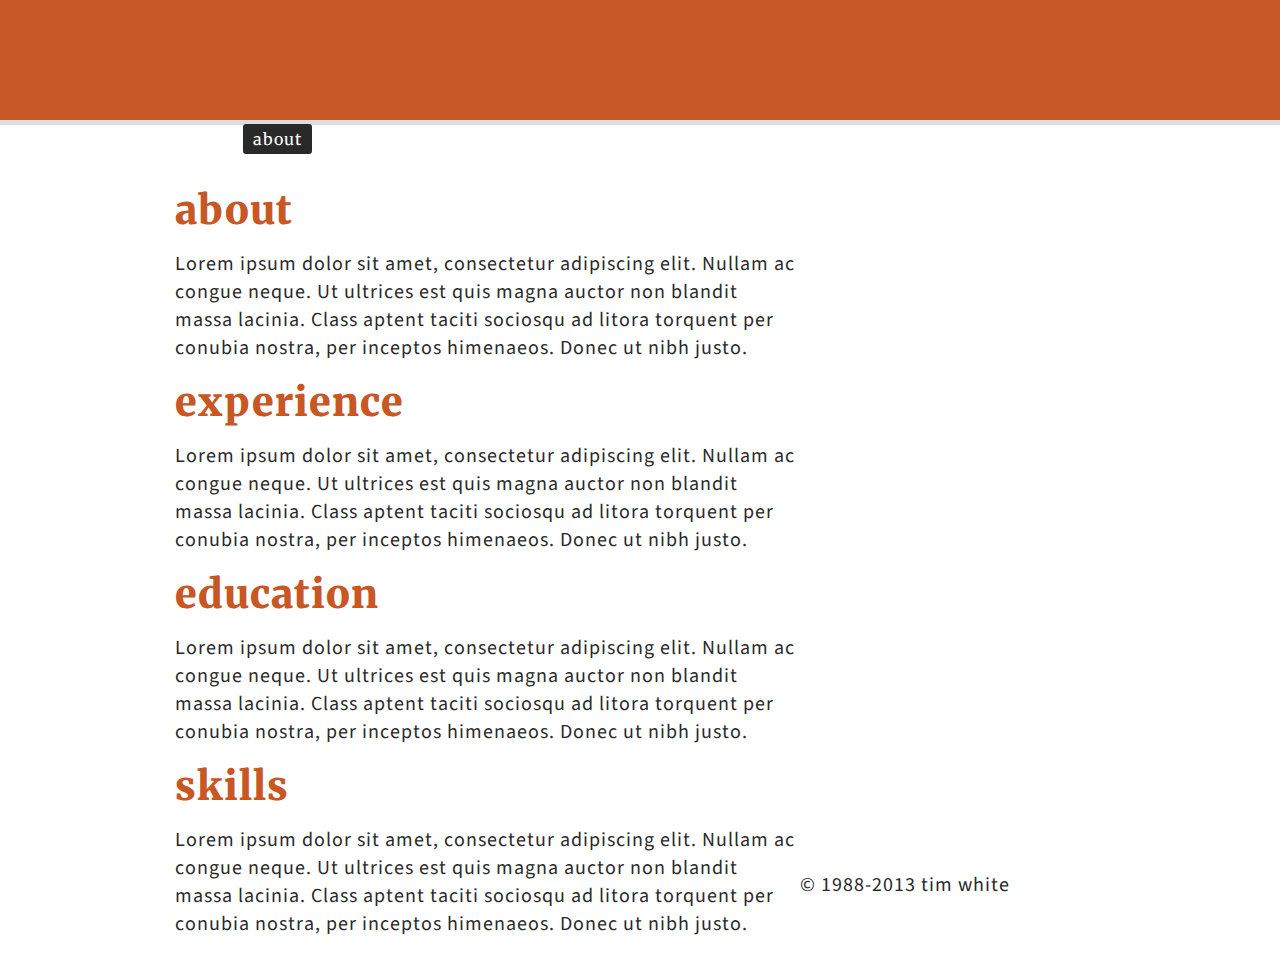
==== commit 3e1f3280: "added journal page" ====
--- a/about.html
+++ b/about.html
@@ -16,7 +16,6 @@
 			</ul>
 		</div>
 	</nav>
-
 	<div class="grid-layout">
 		<div class="col-1-2-3 clearfix">
 			<div class="col-1">
--- a/stylesheets/style.css
+++ b/stylesheets/style.css
@@ -63,6 +63,7 @@
 .primary-nav {
 	width: 100%;
 	background-color: #C75724;
+	border-bottom: 5px solid #ddd
 }
 .nav-wrapper {
 	max-width: 960px;
@@ -97,19 +98,31 @@
 ***** GRID *****
 ****************/
 .grid-layout {
+	width: 100%;
 	max-width: 960px;
 	width: 100%;
 	margin: 0 auto;
 }
 .col-1,.col-2,.col-3 {
+	width: 30%;
 	max-width: 290px;
+<<<<<<< HEAD:style.css
+	min-width: 200px;
+=======
 	width: 30.208333333%;
+>>>>>>> master:stylesheets/style.css
 	float: left;
 	margin: 0 1.5625%;
 }
 .col-1-2,.col-2-3 {
+<<<<<<< HEAD:style.css
+	width: 60%;
+	max-width: 630px;
+	width: 100%;
+=======
 	max-width: 625px;
 	width: 65.104166666%;
+>>>>>>> master:stylesheets/style.css
 }
 .col-1-2 {
 	margin-right: 1.5625%;
@@ -120,6 +133,7 @@
 	float: left;
 }
 .col-1-2-3 {
+	width: 100%;
 	max-width: 960px;
 	width: 100%;
 	margin: 60px 0;
@@ -148,14 +162,19 @@
 .home-intro {
 	background-color: #EBEEF2;
 	font-size: 22px;
-	border-bottom: 2px solid #ddd;
-}
+	/*border-bottom: 5px solid #ddd;*/
+}
+<<<<<<< HEAD:style.css
+.title-headline, .title-headline a, .title-headline a:hover {
+=======
 .title-headline a {
+>>>>>>> master:stylesheets/style.css
 	font-size: 80px;
 	font-weight: 400;
 	display: block;
 	color: #fff;
 	float: left;
+	background: none;
 }
 .title-headline a:hover {
 	background: none;
@@ -349,6 +368,8 @@
 .tooltip:hover span{
 	display: block;
 	padding: 5px 10px;
+<<<<<<< HEAD:style.css
+=======
 }
 
 /****************
@@ -376,6 +397,7 @@
 	position: absolute;
 	top: 0;
 	right: -91px;
+>>>>>>> master:stylesheets/style.css
 }
 
 /****************
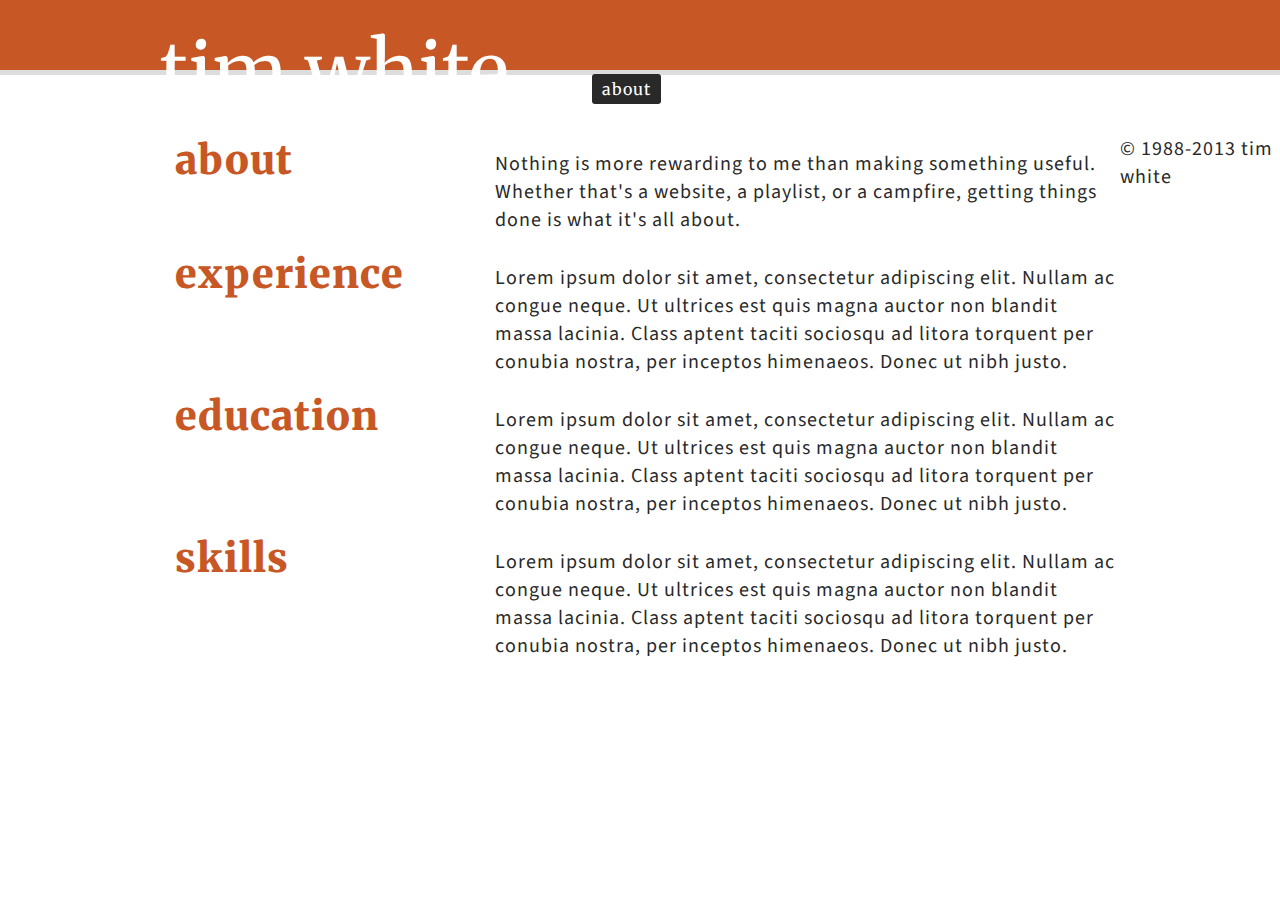
==== commit 5ad33688: "about copy update" ====
--- a/about.html
+++ b/about.html
@@ -22,7 +22,7 @@
 				<h1>about</h1>
 			</div>
 			<div class="col-2-3">
-				<p>Lorem ipsum dolor sit amet, consectetur adipiscing elit. Nullam ac congue neque. Ut ultrices est quis magna auctor non blandit massa lacinia. Class aptent taciti sociosqu ad litora torquent per conubia nostra, per inceptos himenaeos. Donec ut nibh justo.</p>
+				<p>Nothing is more rewarding to me than making something useful. Whether that's a website, a playlist, or a campfire, getting things done is what it's all about.</p>
 			</div>
 		</div>
 		<div class="col-1-2-3 clearfix">
--- a/stylesheets/style.css
+++ b/stylesheets/style.css
@@ -104,25 +104,14 @@
 	margin: 0 auto;
 }
 .col-1,.col-2,.col-3 {
-	width: 30%;
 	max-width: 290px;
-<<<<<<< HEAD:style.css
-	min-width: 200px;
-=======
 	width: 30.208333333%;
->>>>>>> master:stylesheets/style.css
 	float: left;
 	margin: 0 1.5625%;
 }
 .col-1-2,.col-2-3 {
-<<<<<<< HEAD:style.css
-	width: 60%;
-	max-width: 630px;
-	width: 100%;
-=======
 	max-width: 625px;
 	width: 65.104166666%;
->>>>>>> master:stylesheets/style.css
 }
 .col-1-2 {
 	margin-right: 1.5625%;
@@ -164,11 +153,7 @@
 	font-size: 22px;
 	/*border-bottom: 5px solid #ddd;*/
 }
-<<<<<<< HEAD:style.css
 .title-headline, .title-headline a, .title-headline a:hover {
-=======
-.title-headline a {
->>>>>>> master:stylesheets/style.css
 	font-size: 80px;
 	font-weight: 400;
 	display: block;
@@ -180,7 +165,7 @@
 	background: none;
 }
 .profile-photo {
-	background-image: url("tim.JPG");
+	background-image: url("../tim.JPG");
 	border-radius: 200px;
 	border: 5px solid #ddd;
 	width: 240px;
@@ -368,9 +353,6 @@
 .tooltip:hover span{
 	display: block;
 	padding: 5px 10px;
-<<<<<<< HEAD:style.css
-=======
-}
 
 /****************
 ***** JOURNAL ARTICLES *****
@@ -397,8 +379,6 @@
 	position: absolute;
 	top: 0;
 	right: -91px;
->>>>>>> master:stylesheets/style.css
-}
 
 /****************
 ***** FOOTER *****
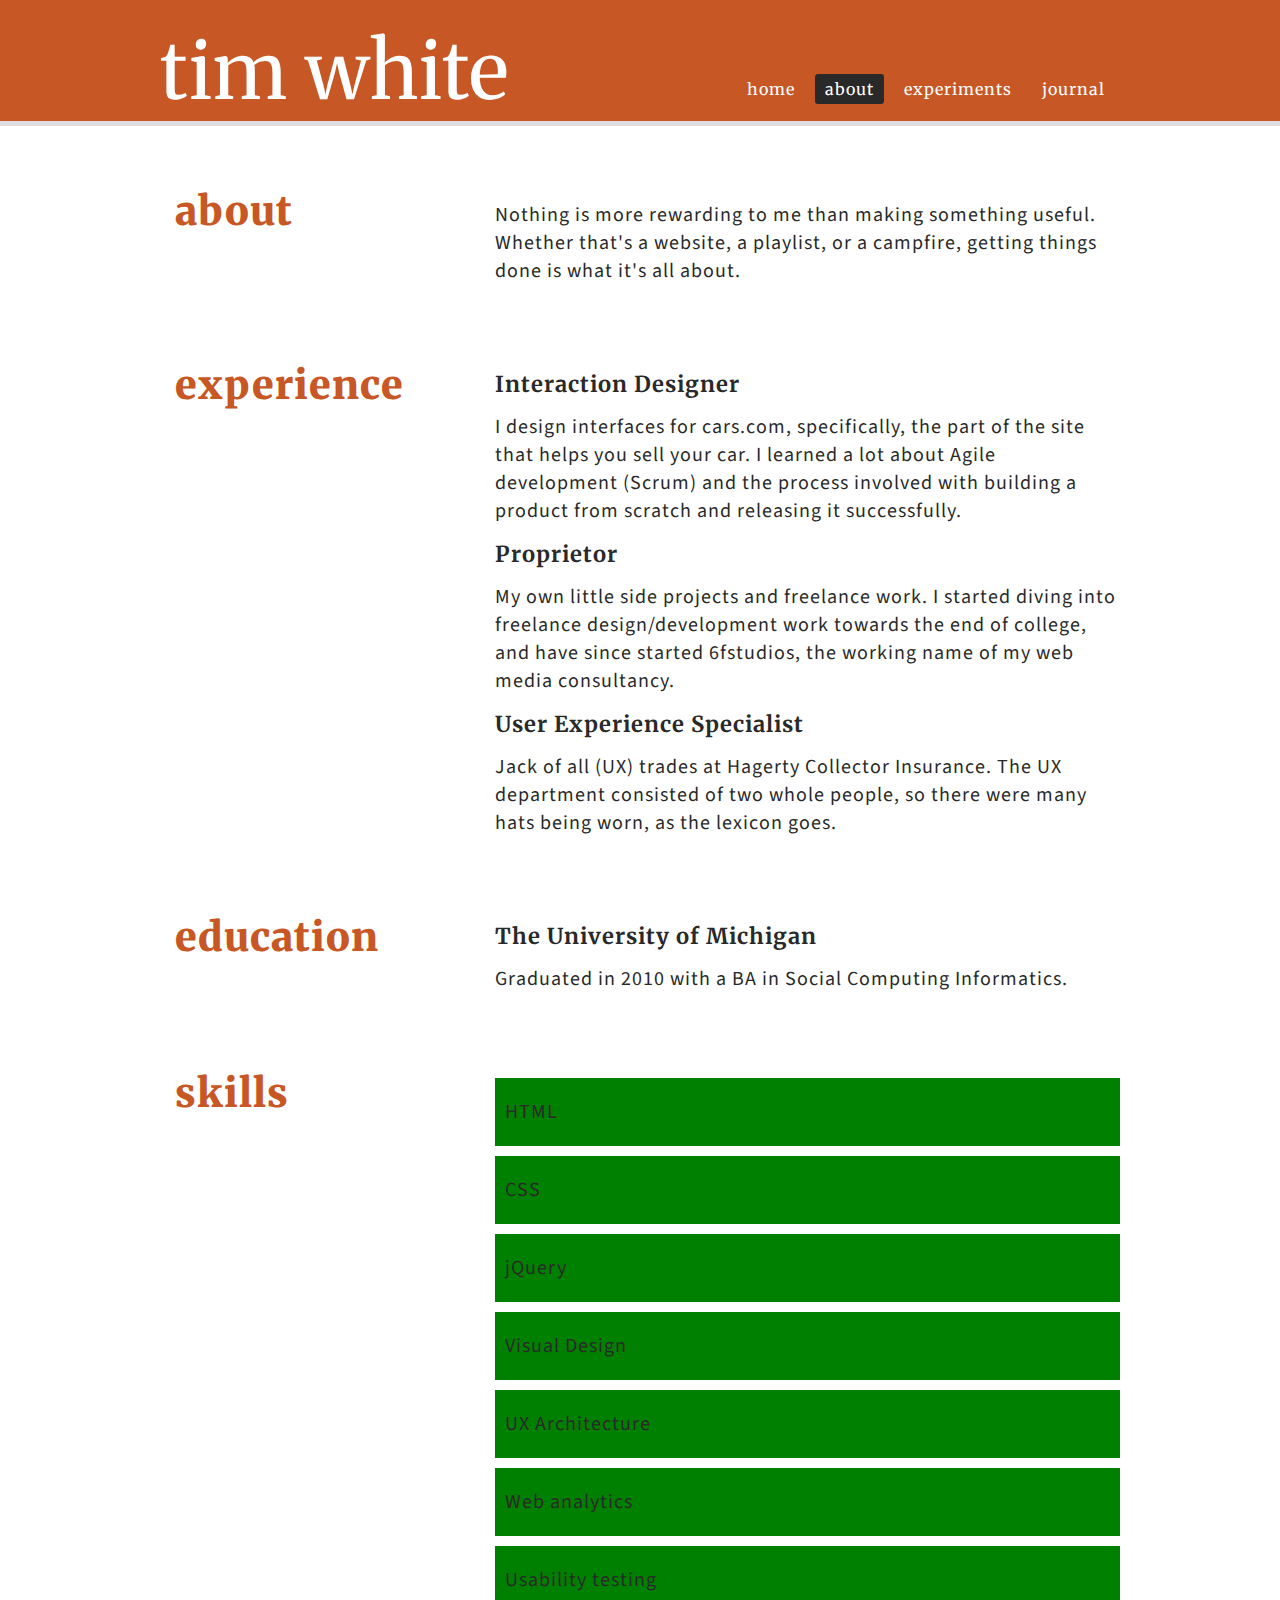
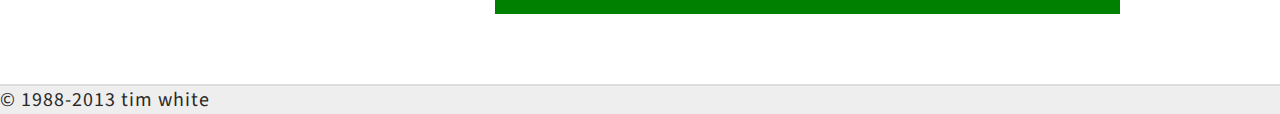
==== commit b5466edc: "fixed css problems" ====
--- a/about.html
+++ b/about.html
@@ -30,7 +30,12 @@
 				<h1>experience</h1>
 			</div>
 			<div class="col-2-3">
-				<p>Lorem ipsum dolor sit amet, consectetur adipiscing elit. Nullam ac congue neque. Ut ultrices est quis magna auctor non blandit massa lacinia. Class aptent taciti sociosqu ad litora torquent per conubia nostra, per inceptos himenaeos. Donec ut nibh justo.</p>
+				<h2>Interaction Designer</h2>
+				<p>I design interfaces for cars.com, specifically, the part of the site that helps you sell your car. I learned a lot about Agile development (Scrum) and the process involved with building a product from scratch and releasing it successfully.</p>
+				<h2>Proprietor</h2>
+				<p>My own little side projects and freelance work. I started diving into freelance design/development work towards the end of college, and have since started 6fstudios, the working name of my web media consultancy.</p>
+				<h2>User Experience Specialist</h2>
+				<p>Jack of all (UX) trades at Hagerty Collector Insurance. The UX department consisted of two whole people, so there were many hats being worn, as the lexicon goes.</p>
 			</div>
 		</div>
 		<div class="col-1-2-3 clearfix">
@@ -38,7 +43,8 @@
 				<h1>education</h1>
 			</div>
 			<div class="col-2-3">
-				<p>Lorem ipsum dolor sit amet, consectetur adipiscing elit. Nullam ac congue neque. Ut ultrices est quis magna auctor non blandit massa lacinia. Class aptent taciti sociosqu ad litora torquent per conubia nostra, per inceptos himenaeos. Donec ut nibh justo.</p>
+				<h2>The University of Michigan</h2>
+				<p>Graduated in 2010 with a BA in Social Computing Informatics.</p>
 			</div>
 		</div>
 		<div class="col-1-2-3 clearfix">
@@ -46,7 +52,13 @@
 				<h1>skills</h1>
 			</div>
 			<div class="col-2-3">
-				<p>Lorem ipsum dolor sit amet, consectetur adipiscing elit. Nullam ac congue neque. Ut ultrices est quis magna auctor non blandit massa lacinia. Class aptent taciti sociosqu ad litora torquent per conubia nostra, per inceptos himenaeos. Donec ut nibh justo.</p>
+				<span class="skill" data-width="50px">HTML</span>
+				<span class="skill" data-width="75px">CSS</span>
+				<span class="skill">jQuery</span>
+				<span class="skill">Visual Design</span>
+				<span class="skill">UX Architecture</span>
+				<span class="skill">Web analytics</span>
+				<span class="skill">Usability testing</span>
 			</div>
 		</div>
 	</div>
--- a/stylesheets/style.css
+++ b/stylesheets/style.css
@@ -61,12 +61,12 @@
 ***** NAV *****
 ****************/
 .primary-nav {
-	width: 100%;
 	background-color: #C75724;
 	border-bottom: 5px solid #ddd
 }
 .nav-wrapper {
 	max-width: 960px;
+	width: 100%;
 	margin: 0 auto;
 	padding: 20px 0 0 0;
 }
@@ -100,11 +100,16 @@
 .grid-layout {
 	width: 100%;
 	max-width: 960px;
+	margin: 0 auto;
+}
+.col-1-2-3 {
+	max-width: 960px;
 	width: 100%;
-	margin: 0 auto;
+	margin: 60px 0;
 }
 .col-1,.col-2,.col-3 {
 	max-width: 290px;
+	min-width: 200px;
 	width: 30.208333333%;
 	float: left;
 	margin: 0 1.5625%;
@@ -121,12 +126,6 @@
 	margin-left: 1.5625%;
 	float: left;
 }
-.col-1-2-3 {
-	width: 100%;
-	max-width: 960px;
-	width: 100%;
-	margin: 60px 0;
-}
 .home-intro .col-2-3 {
 	padding: 30px 1.5625%;
 }
@@ -137,6 +136,13 @@
 /****************
 ***** STYLES *****
 ****************/
+.skill {
+	display: block;
+	width: attr('data-width'+'px');
+	padding: 20px 10px;
+	margin: 10px 0;
+	background-color: green;
+}
 .post-meta {
 	border-top: 1px solid #ddd;
 	border-bottom: 1px solid #ddd;
@@ -161,11 +167,8 @@
 	float: left;
 	background: none;
 }
-.title-headline a:hover {
-	background: none;
-}
 .profile-photo {
-	background-image: url("../tim.JPG");
+	background-image: url("tim.JPG");
 	border-radius: 200px;
 	border: 5px solid #ddd;
 	width: 240px;
@@ -353,6 +356,7 @@
 .tooltip:hover span{
 	display: block;
 	padding: 5px 10px;
+}
 
 /****************
 ***** JOURNAL ARTICLES *****
@@ -379,6 +383,7 @@
 	position: absolute;
 	top: 0;
 	right: -91px;
+}
 
 /****************
 ***** FOOTER *****
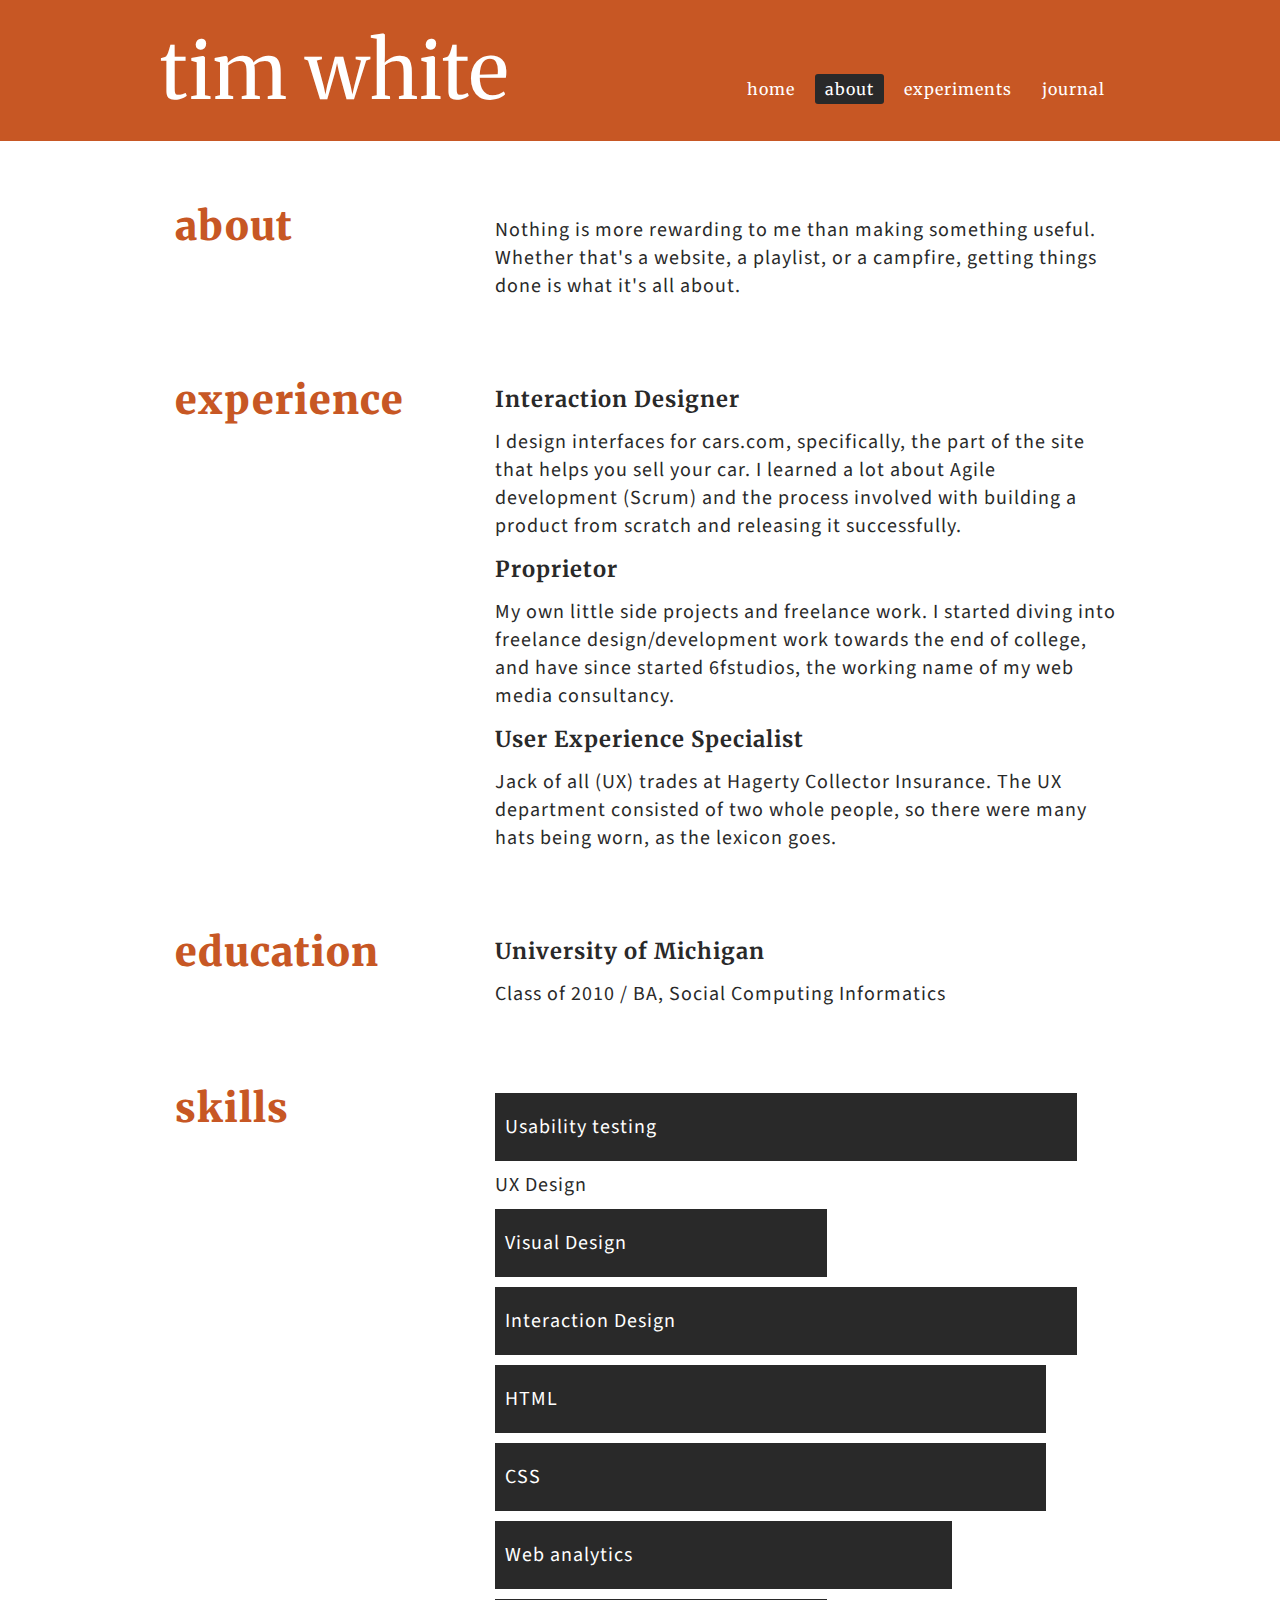
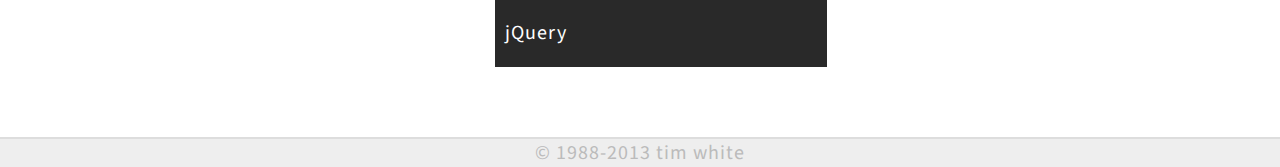
==== commit e2decf6e: "update" ====
--- a/about.html
+++ b/about.html
@@ -1,8 +1,10 @@
 <!doctype html>
 <html>
 <head>
+	<link rel="stylesheet" href="stylesheets/icon-style.css">
+	<link href='http://fonts.googleapis.com/css?family=Source+Sans+Pro:400,600|Merriweather:400,700' rel='stylesheet' type='text/css'>
 	<link rel="stylesheet" type="text/css" href="stylesheets/style.css">
-	<link href='http://fonts.googleapis.com/css?family=Source+Sans+Pro:400|Merriweather:400,700' rel='stylesheet' type='text/css'>
+	<title>Tim White | About</title>
 </head>
 <body>
 	<nav class="primary-nav clearfix">
@@ -43,8 +45,8 @@
 				<h1>education</h1>
 			</div>
 			<div class="col-2-3">
-				<h2>The University of Michigan</h2>
-				<p>Graduated in 2010 with a BA in Social Computing Informatics.</p>
+				<h2>University of Michigan</h2>
+				<p>Class of 2010 / BA, Social Computing Informatics</p>
 			</div>
 		</div>
 		<div class="col-1-2-3 clearfix">
@@ -52,13 +54,16 @@
 				<h1>skills</h1>
 			</div>
 			<div class="col-2-3">
-				<span class="skill" data-width="50px">HTML</span>
-				<span class="skill" data-width="75px">CSS</span>
-				<span class="skill">jQuery</span>
-				<span class="skill">Visual Design</span>
-				<span class="skill">UX Architecture</span>
-				<span class="skill">Web analytics</span>
-				<span class="skill">Usability testing</span>
+				<span class="skill" style="width: 90%">Usability testing</span>
+				<div>
+					UX Design
+					<span class="skill" style="width: 50%">Visual Design</span>
+					<span class="skill" style="width: 90%">Interaction Design</span>
+				</div>
+				<span class="skill" style="width: 85%">HTML</span>
+				<span class="skill" style="width: 85%">CSS</span>
+				<span class="skill" style="width: 70%">Web analytics</span>
+				<span class="skill" style="width: 50%">jQuery</span>
 			</div>
 		</div>
 	</div>
@@ -66,14 +71,14 @@
 		&copy; 1988-2013 tim white
 	</footer>
 	<script>
-  (function(i,s,o,g,r,a,m){i['GoogleAnalyticsObject']=r;i[r]=i[r]||function(){
-  (i[r].q=i[r].q||[]).push(arguments)},i[r].l=1*new Date();a=s.createElement(o),
-  m=s.getElementsByTagName(o)[0];a.async=1;a.src=g;m.parentNode.insertBefore(a,m)
-  })(window,document,'script','//www.google-analytics.com/analytics.js','ga');
+	  (function(i,s,o,g,r,a,m){i['GoogleAnalyticsObject']=r;i[r]=i[r]||function(){
+	  (i[r].q=i[r].q||[]).push(arguments)},i[r].l=1*new Date();a=s.createElement(o),
+	  m=s.getElementsByTagName(o)[0];a.async=1;a.src=g;m.parentNode.insertBefore(a,m)
+	  })(window,document,'script','//www.google-analytics.com/analytics.js','ga');
 
-  ga('create', 'UA-11843667-11', 'github.io');
-  ga('send', 'pageview');
+	  ga('create', 'UA-11843667-11', 'github.io');
+	  ga('send', 'pageview');
 
-</script>
+	</script>
 </body>
 </html>--- a/stylesheets/icon-style.css
+++ b/stylesheets/icon-style.css
@@ -0,0 +1,53 @@
+@font-face {
+	font-family: 'icomoon';
+	src:url('../fonts/icomoon.eot');
+	src:url('../fonts/icomoon.eot?#iefix') format('embedded-opentype'),
+		url('../fonts/icomoon.woff') format('woff'),
+		url('../fonts/icomoon.ttf') format('truetype'),
+		url('../fonts/icomoon.svg#icomoon') format('svg');
+	font-weight: normal;
+	font-style: normal;
+}
+/* Set element's font to icomoon */ 
+.icon-new-tab, .icon-locked, [target='_blank']:after, [href*='https']:after {
+	font-family: 'icomoon';
+	speak: none;
+	font-style: normal;
+	font-weight: normal;
+	font-variant: normal;
+	text-transform: none;
+	line-height: 1;
+	-webkit-font-smoothing: antialiased;
+}
+
+/* Set content of element (by applied class) */
+.icon-new-tab:before {
+	content: "\e000";
+}
+.icon-locked:before {
+	content: "\e001";
+}
+
+/* Set content of element (by complex selector) */
+[target='_blank']:after {
+	color: #ddd;
+	font-size: smaller;
+	content: " \e000"; 
+}
+a:hover[target='_blank']:after{
+	color: #292929; 
+}
+[href*='https']:after {
+	color: #ddd;
+	font-size: smaller;
+	content: " \e001"; 
+}
+a:hover[href*='https']:after{
+	color: #292929; 
+}
+
+
+
+
+
+
--- a/stylesheets/style.css
+++ b/stylesheets/style.css
@@ -62,13 +62,12 @@
 ****************/
 .primary-nav {
 	background-color: #C75724;
-	border-bottom: 5px solid #ddd
 }
 .nav-wrapper {
 	max-width: 960px;
 	width: 100%;
 	margin: 0 auto;
-	padding: 20px 0 0 0;
+	padding: 20px 0;
 }
 .nav-links {
 	padding: 50px 0 0 0;
@@ -108,8 +107,6 @@
 	margin: 60px 0;
 }
 .col-1,.col-2,.col-3 {
-	max-width: 290px;
-	min-width: 200px;
 	width: 30.208333333%;
 	float: left;
 	margin: 0 1.5625%;
@@ -122,26 +119,34 @@
 	margin-right: 1.5625%;
 	float: left;
 }
+.col-1-2:first-of-type {
+	margin-top: 60px;
+}
 .col-2-3 {
 	margin-left: 1.5625%;
 	float: left;
 }
 .home-intro .col-2-3 {
-	padding: 30px 1.5625%;
+	padding-top: 30px;
 }
 .home-intro .grid-layout {
-	padding: 40px 0;
-}
-
-/****************
-***** STYLES *****
+	padding: 20px 0;
+}
+.home-intro {
+	background-color: #EBEEF2;
+	font-size: 22px;
+}
+
+/****************
+***** CUSTOM STYLES *****
 ****************/
 .skill {
 	display: block;
-	width: attr('data-width'+'px');
+	width: 100%;
 	padding: 20px 10px;
 	margin: 10px 0;
-	background-color: green;
+	background-color: #292929;
+	color: #fff;
 }
 .post-meta {
 	border-top: 1px solid #ddd;
@@ -154,11 +159,6 @@
 	padding-bottom: 30px;
 	border-bottom: 2px solid #ddd;
 }
-.home-intro {
-	background-color: #EBEEF2;
-	font-size: 22px;
-	/*border-bottom: 5px solid #ddd;*/
-}
 .title-headline, .title-headline a, .title-headline a:hover {
 	font-size: 80px;
 	font-weight: 400;
@@ -167,34 +167,11 @@
 	float: left;
 	background: none;
 }
-.profile-photo {
-	background-image: url("tim.JPG");
-	border-radius: 200px;
+.home-intro .col-1 img {
+	border-radius: 50%;
 	border: 5px solid #ddd;
-	width: 240px;
-	height: 240px;
 	margin-top: 10px;
-}
-.six-f {
-	border: 4px solid #C75724;
-	border-radius: 100px;
-	color: #C75724;
-	padding: 5px 4px;
-	font-size: 20px;
-	font-weight: 900;
-}
-.studios-logo {
-	font-family: 'Merriweather', serif;
-	color: #C75724;
-	margin: 20px 0;
-}
-.studios-logo a {
-	color: #C75724;
-	font-weight: normal;
-	font-size: 20px;
-}
-.studios-logo a:hover {
-	background: none;
+	width: 100%;
 }
 
 /****************
@@ -367,6 +344,9 @@
 	padding: 0 15px 15px 0;
 	position: relative;
 }
+article:first-of-type {
+	margin-top: 0;
+}
 article p:first-of-type {
 	text-indent: 0;
 	font-style: italic;
@@ -391,6 +371,8 @@
 .primary-footer {
 	background-color: #eee;
 	border-top: 2px solid #ddd;
+	text-align: center;
+	color: #bbb;
 }
 
 /****************
@@ -419,6 +401,56 @@
 .clearfix {
   *zoom: 1;
 }
+
+/******************* 
+*** MEDIA QUERIES 
+*******************/
+@media (max-width: 800px){
+	.nav-links {
+		padding: 1em;
+	}
+	.nav-links a {
+		font-size: .6em;
+		padding: 10px 5px;
+	}
+	.title-headline, .title-headline a, .title-headline a:hover {
+		font-size: 1.75em;
+	}
+	.col-1,.col-2 {
+		width: 46.875%;
+	}
+	.col-3 {
+		width: 100%;
+	}
+	.home-intro .col-1 {
+		width: 30%;
+	}
+}
+@media (max-width: 650px) {
+	.nav-links {
+		display: none;
+	}
+	.col-1 img {
+		display: none;
+	}
+	.home-intro .col-2-3 {
+		width: 100%;
+	}
+	h1,h2,h3,h4 {
+		font-size: 1.2em;
+	}
+	.col-1,.col-2,.col-3 {
+		float: none;
+		width: 100%;
+	}
+}
+
+
+
+
+
+
+
 /* COLORS **********************
 
 dark: #2B2D36;
